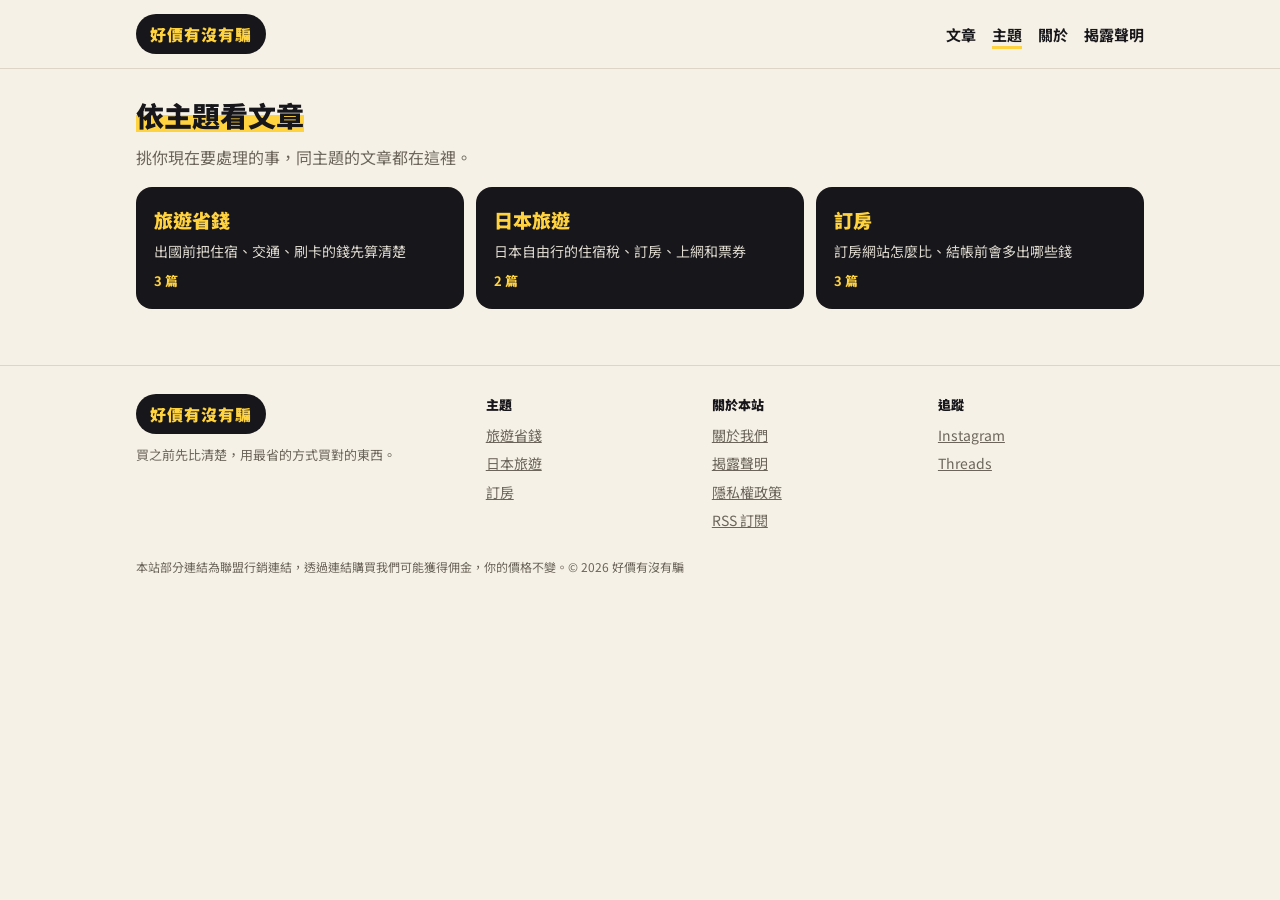
==== topics/index.html @ 5605aa03 "Add topic pages" ====
<!doctype html>
<html lang="zh-Hant-TW">
<head>
<meta charset="utf-8">
<meta name="viewport" content="width=device-width, initial-scale=1">
<title>主題｜好價有沒有騙</title>
<meta name="description" content="好價有沒有騙的文章主題：旅遊省錢、日本旅遊、訂房。">
<link rel="canonical" href="https://dealcheckfree.com/topics/">
<meta name="theme-color" content="#F6F1E6">
<link rel="icon" href="/favicon.svg" type="image/svg+xml">
<link rel="icon" href="/favicon-32.png" sizes="32x32" type="image/png">
<link rel="apple-touch-icon" href="/apple-touch-icon.png">
<link rel="alternate" type="application/atom+xml" title="好價有沒有騙" href="/feed.xml">
<meta property="og:site_name" content="好價有沒有騙">
<meta property="og:locale" content="zh_TW">
<meta property="og:title" content="主題｜好價有沒有騙">
<meta property="og:description" content="好價有沒有騙的文章主題：旅遊省錢、日本旅遊、訂房。">
<meta property="og:type" content="website">
<meta property="og:url" content="https://dealcheckfree.com/topics/">
<meta property="og:image" content="https://dealcheckfree.com/og-default.png">
<meta property="og:image:width" content="1200">
<meta property="og:image:height" content="630">
<meta name="twitter:card" content="summary_large_image">
<link rel="preconnect" href="https://fonts.googleapis.com">
<link rel="preconnect" href="https://fonts.gstatic.com" crossorigin>
<link href="https://fonts.googleapis.com/css2?family=Noto+Sans+TC:wght@400;700;900&display=swap" rel="stylesheet">
<link rel="stylesheet" href="/style.css">

<meta name="google-site-verification" content="lmy5mPurRWhFRwTcVyd6ML9A5QgmqC82JgQiG5xG260" />
<script>var ConverlyCustomData = {channelId: null};</script>
<script async defer src="https://cdn.adotone.com/production/adlinks/8eae55c4c9de330d0c8623b0dcb631aaa679a3553e401bb2883bb3076e9ee837.js"></script>
</head>
<body id="top">
<a class="skip" href="#main">跳到內容</a>
<header class="site"><div class="wrap wide">
  <a class="brand" href="/">好價有沒有騙</a>
  <nav aria-label="主選單"><a href="/">文章</a><a href="/topics/" aria-current="page">主題</a><a href="/about.html">關於</a><a href="/disclosure.html">揭露聲明</a></nav>
</div></header>
<main id="main"><div class="wrap wide">
<section class="hero"><h1><span>依主題看文章</span></h1><p>挑你現在要處理的事，同主題的文章都在這裡。</p></section>
<div class="topics-grid"><a class="topic-card" href="/topics/travel-savings.html"><b>旅遊省錢</b><span>出國前把住宿、交通、刷卡的錢先算清楚</span><em>3 篇</em></a><a class="topic-card" href="/topics/japan-travel.html"><b>日本旅遊</b><span>日本自由行的住宿稅、訂房、上網和票券</span><em>2 篇</em></a><a class="topic-card" href="/topics/hotel-booking.html"><b>訂房</b><span>訂房網站怎麼比、結帳前會多出哪些錢</span><em>3 篇</em></a></div>
</div></main>
<footer class="site"><div class="wrap wide">
  <div class="foot-grid">
    <div><a class="brand" href="/">好價有沒有騙</a><p>買之前先比清楚，用最省的方式買對的東西。</p></div>
    <div><h2>主題</h2><ul><li><a href="/topics/travel-savings.html">旅遊省錢</a></li><li><a href="/topics/japan-travel.html">日本旅遊</a></li><li><a href="/topics/hotel-booking.html">訂房</a></li></ul></div>
    <div><h2>關於本站</h2><ul><li><a href="/about.html">關於我們</a></li><li><a href="/disclosure.html">揭露聲明</a></li><li><a href="/privacy.html">隱私權政策</a></li><li><a href="/feed.xml">RSS 訂閱</a></li></ul></div>
    <div><h2>追蹤</h2><ul><li><a href="https://www.instagram.com/dealcheck.tw/" target="_blank" rel="noopener">Instagram</a></li><li><a href="https://www.threads.net/@dealcheck.tw" target="_blank" rel="noopener">Threads</a></li></ul></div>
  </div>
  <p class="fine">本站部分連結為聯盟行銷連結，透過連結購買我們可能獲得佣金，你的價格不變。© 2026 好價有沒有騙</p>
</div></footer>
<a class="totop" href="#top" aria-label="回到頂端">↑</a>
<script>(function(){var t=document.querySelector('.totop');function f(){t.classList.toggle('show',window.scrollY>600)}window.addEventListener('scroll',f,{passive:true});f()})()</script>
</body>
</html>
---- style.css ----
:root{--paper:#F6F1E6;--card:#FFFFFF;--ink:#17161A;--muted:#6B655B;--line:#DDD5C5;--yellow:#FFD23F;--yellow-soft:#FFF1B8;--link:#1C5FD1}
*{box-sizing:border-box;margin:0;padding:0}
html{-webkit-text-size-adjust:100%;scroll-behavior:smooth}
body{background:var(--paper);color:var(--ink);font-family:'Noto Sans TC',system-ui,-apple-system,'PingFang TC','Microsoft JhengHei',sans-serif;line-height:1.75;font-size:17px}
a{color:var(--link)}
:focus-visible{outline:3px solid var(--link);outline-offset:2px}
.skip{position:absolute;left:-9999px;top:8px;background:#fff;padding:6px 12px;border-radius:8px;z-index:20}
.skip:focus{left:16px}
.wrap{max-width:720px;margin:0 auto;padding:0 16px}
.wrap.wide{max-width:1040px}

/* 頁首 */
header.site{border-bottom:1px solid var(--line);background:var(--paper)}
header.site .wrap{display:flex;align-items:center;justify-content:space-between;gap:10px 16px;padding-top:14px;padding-bottom:14px;flex-wrap:wrap}
.brand{display:inline-block;background:var(--ink);color:var(--yellow);font-weight:900;letter-spacing:1px;padding:6px 14px;border-radius:999px;text-decoration:none;font-size:16px;white-space:nowrap}
header.site nav a{color:var(--ink);text-decoration:none;font-weight:700;font-size:15px;margin-left:16px}
header.site nav a:first-child{margin-left:0}
header.site nav a:hover,header.site nav a[aria-current="page"]{text-decoration:underline;text-decoration-color:var(--yellow);text-decoration-thickness:3px;text-underline-offset:5px}
main{padding:28px 0 56px}

/* 首頁、主題頁 */
.hero h1{font-size:28px;line-height:1.35;font-weight:900}
.hero h1 span{background:linear-gradient(transparent 50%,var(--yellow) 50%,var(--yellow) 92%,transparent 92%)}
.hero p{color:var(--muted);margin-top:8px;font-size:16px}
.sec-h{font-size:20px;font-weight:900;margin:36px 0 12px}
.topics-grid{display:grid;grid-template-columns:repeat(3,1fr);gap:12px;margin-top:16px}
.topic-card{display:flex;flex-direction:column;background:var(--ink);color:var(--paper);border-radius:16px;padding:16px 18px;text-decoration:none;min-height:116px}
.topic-card b{color:var(--yellow);font-size:19px;font-weight:900}
.topic-card span{font-size:14px;line-height:1.6;opacity:.9;margin-top:4px}
.topic-card em{font-style:normal;font-size:13px;font-weight:700;margin-top:auto;padding-top:8px;color:var(--yellow)}
.topic-card:hover{transform:translateY(-2px);transition:transform .15s}
.cards{list-style:none;display:grid;grid-template-columns:repeat(2,1fr);gap:16px;margin-top:16px}
.card{background:var(--card);border:1px solid var(--line);border-radius:16px;overflow:hidden;display:flex;flex-direction:column}
.card .in{padding:14px 16px 16px;display:flex;flex-direction:column;flex:1}
.card a.t{color:var(--ink);text-decoration:none;font-weight:900;font-size:18px;line-height:1.45;display:block;margin-top:8px}
.card a.t:hover{text-decoration:underline}
.card .d{color:var(--muted);font-size:14px;margin-top:6px;line-height:1.65}
.card .meta{color:var(--muted);font-size:13px;margin-top:auto;padding-top:10px}
.tags{display:flex;flex-wrap:wrap;gap:6px}
.tag{font-size:12px;font-weight:700;background:var(--yellow-soft);color:#4A4430;border-radius:999px;padding:2px 10px;text-decoration:none;line-height:1.8}
.tag:hover{background:var(--yellow)}

/* 文章 */
.crumbs{font-size:13px;color:var(--muted);margin-bottom:12px}
.crumbs a{color:var(--muted)}
article h1{font-size:28px;line-height:1.4;font-weight:900}
article .meta{color:var(--muted);font-size:14px;margin:8px 0}
.disclose{background:#FFF8D6;border:1px solid #F0DB7A;border-radius:12px;padding:10px 14px;font-size:13px;color:#4A4430;margin:16px 0 20px;line-height:1.7}
.toc{background:var(--card);border:1px solid var(--line);border-radius:12px;padding:12px 18px;margin:20px 0;font-size:15px}
.toc summary{cursor:pointer;font-weight:900;list-style:none}
.toc summary::-webkit-details-marker{display:none}
.toc summary::after{content:" ▾";color:var(--muted)}
.toc[open] summary::after{content:" ▴"}
.toc ul{list-style:none;margin-top:8px}
.toc li{margin:4px 0}
.toc a{color:var(--ink)}
.body h2{font-size:22px;line-height:1.45;margin:36px 0 12px;font-weight:900;scroll-margin-top:16px}
.body h3{font-size:18px;margin:26px 0 8px;font-weight:700}
.body p{margin:12px 0}
.body ul,.body ol{margin:12px 0 12px 1.4em}
.body li{margin:6px 0}
.body strong{background:linear-gradient(transparent 60%,var(--yellow) 60%)}
.body .tbl{margin:16px 0}
.body table{width:100%;border-collapse:collapse;font-size:15px;background:var(--card)}
.body th,.body td{border-bottom:1px solid var(--line);padding:10px 12px;text-align:left;vertical-align:top}
.body th{background:#EFE8D8;font-weight:700;white-space:nowrap}
.tbl-hint{display:none;font-size:12px;color:var(--muted);margin:12px 0 -8px}
.body blockquote{border-left:4px solid var(--yellow);padding:4px 0 4px 14px;color:#3D3A33;margin:16px 0}
.body hr{border:none;border-top:1px solid var(--line);margin:28px 0}
.body .sources{font-size:14px;color:var(--muted)}
.body img{display:block;max-width:100%;height:auto;margin:16px auto 6px;border:1px solid var(--line);border-radius:10px;background:#fff}
.body .cap{font-size:13px;color:var(--muted);text-align:center;margin:0 0 18px}
.method{margin-top:32px;background:var(--card);border:1px solid var(--line);border-radius:12px;padding:14px 16px;font-size:14px;color:#3D3A33}
.share{margin-top:24px;display:flex;flex-wrap:wrap;gap:8px;align-items:center;font-size:14px}
.share span{font-weight:700}
.share a,.share button{font:inherit;font-size:14px;font-weight:700;border:1.5px solid var(--ink);background:var(--card);color:var(--ink);border-radius:999px;padding:5px 14px;text-decoration:none;cursor:pointer;line-height:1.6}
.share a:hover,.share button:hover{background:var(--yellow)}
.pn{display:grid;grid-template-columns:1fr 1fr;gap:12px;margin-top:24px}
.pn a{display:block;background:var(--card);border:1px solid var(--line);border-radius:12px;padding:12px 14px;text-decoration:none;color:var(--ink);font-size:14px;font-weight:700;line-height:1.55}
.pn a:hover{border-color:var(--ink)}
.pn small{display:block;color:var(--muted);font-size:12px;font-weight:400;margin-bottom:4px}
.pn .next{text-align:right}
.related{margin-top:32px}
.related h2{font-size:20px;font-weight:900}
.related .cards{grid-template-columns:1fr 1fr}
.related .card .d{display:none}

/* 頁尾 */
footer.site{border-top:1px solid var(--line);color:var(--muted);font-size:14px;padding:28px 0 40px}
.foot-grid{display:grid;grid-template-columns:1.6fr 1fr 1fr 1fr;gap:20px}
.foot-grid p{margin-top:10px;font-size:13px;line-height:1.7}
.foot-grid h2{font-size:13px;font-weight:900;color:var(--ink);margin-bottom:6px}
.foot-grid ul{list-style:none}
.foot-grid li{margin:4px 0}
footer.site a:not(.brand){color:var(--muted)}
.fine{margin-top:20px;font-size:12px;line-height:1.7}
.totop{position:fixed;right:16px;bottom:16px;width:44px;height:44px;border-radius:50%;background:var(--ink);color:var(--yellow);display:flex;align-items:center;justify-content:center;text-decoration:none;font-weight:900;font-size:20px;box-shadow:0 2px 10px rgba(0,0,0,.18);z-index:10;opacity:0;pointer-events:none;transition:opacity .2s}
.totop.show{opacity:.92;pointer-events:auto}

@media (max-width:820px){
  .topics-grid{grid-template-columns:1fr}
  .topic-card{min-height:0}
  .cards,.related .cards{grid-template-columns:1fr}
  .foot-grid{grid-template-columns:1fr 1fr}
  .foot-grid>div:first-child{grid-column:1/-1}
}
@media (max-width:600px){
  .body .tbl{overflow-x:auto;-webkit-overflow-scrolling:touch}
  .body .tbl.wide table{min-width:620px}
  .tbl-hint{display:block}
  .body th:first-child,.body td:first-child{min-width:6.5em}
  .pn{grid-template-columns:1fr}
  .pn .next{text-align:left}
  .totop{right:12px;bottom:12px;width:40px;height:40px;font-size:18px}
}
@media (max-width:480px){
  body{font-size:16px}
  .hero h1,article h1{font-size:24px}
  header.site nav a{margin-left:12px;font-size:14px}
}
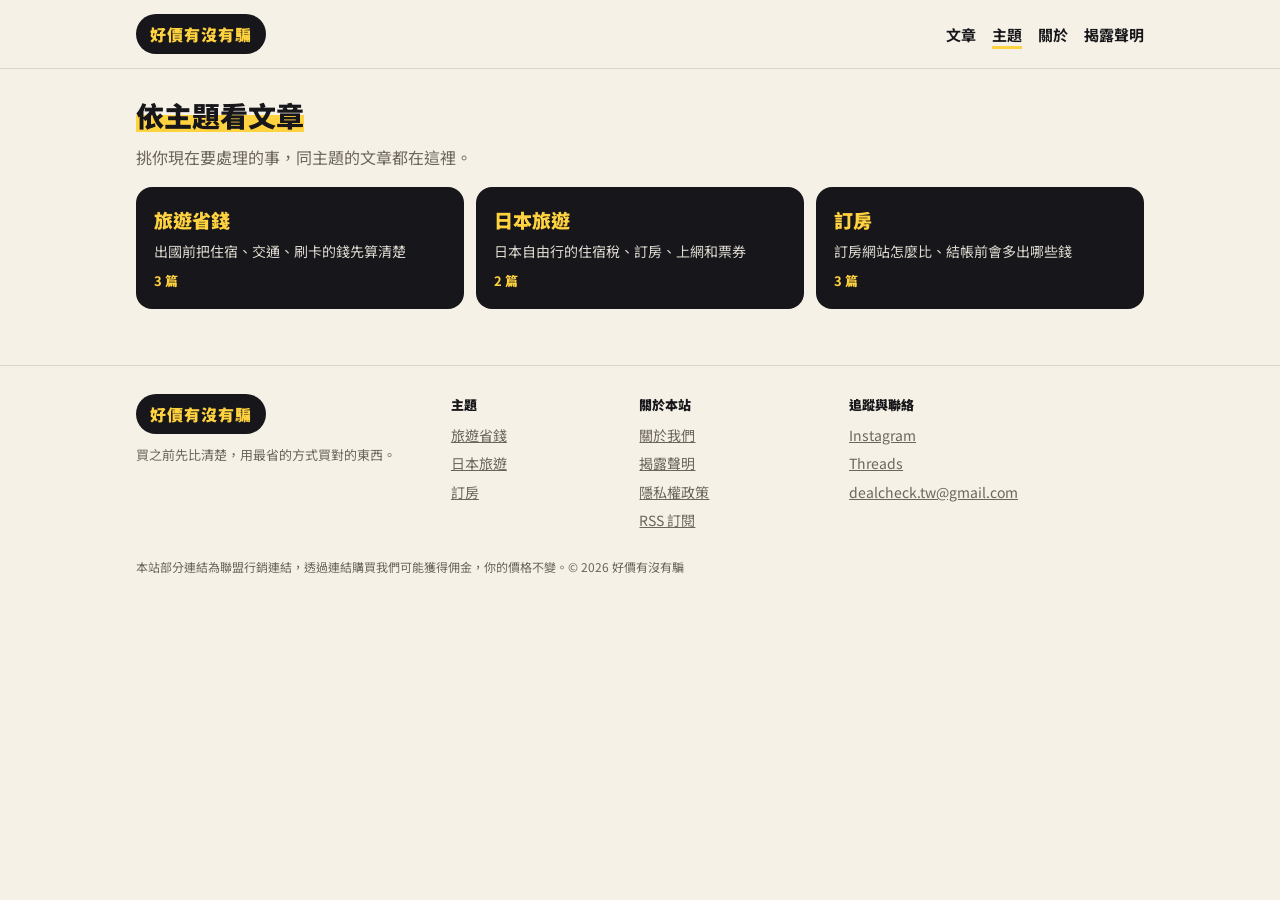
==== commit 19bb6183: "Topics: footer contact email" ====
--- a/topics/index.html
+++ b/topics/index.html
@@ -45,7 +45,7 @@
     <div><a class="brand" href="/">好價有沒有騙</a><p>買之前先比清楚，用最省的方式買對的東西。</p></div>
     <div><h2>主題</h2><ul><li><a href="/topics/travel-savings.html">旅遊省錢</a></li><li><a href="/topics/japan-travel.html">日本旅遊</a></li><li><a href="/topics/hotel-booking.html">訂房</a></li></ul></div>
     <div><h2>關於本站</h2><ul><li><a href="/about.html">關於我們</a></li><li><a href="/disclosure.html">揭露聲明</a></li><li><a href="/privacy.html">隱私權政策</a></li><li><a href="/feed.xml">RSS 訂閱</a></li></ul></div>
-    <div><h2>追蹤</h2><ul><li><a href="https://www.instagram.com/dealcheck.tw/" target="_blank" rel="noopener">Instagram</a></li><li><a href="https://www.threads.net/@dealcheck.tw" target="_blank" rel="noopener">Threads</a></li></ul></div>
+    <div><h2>追蹤與聯絡</h2><ul><li><a href="https://www.instagram.com/dealcheck.tw/" target="_blank" rel="noopener">Instagram</a></li><li><a href="https://www.threads.net/@dealcheck.tw" target="_blank" rel="noopener">Threads</a></li><li><a href="mailto:dealcheck.tw@gmail.com">dealcheck.tw@gmail.com</a></li></ul></div>
   </div>
   <p class="fine">本站部分連結為聯盟行銷連結，透過連結購買我們可能獲得佣金，你的價格不變。© 2026 好價有沒有騙</p>
 </div></footer>
--- a/style.css
+++ b/style.css
@@ -87,11 +87,11 @@
 
 /* 頁尾 */
 footer.site{border-top:1px solid var(--line);color:var(--muted);font-size:14px;padding:28px 0 40px}
-.foot-grid{display:grid;grid-template-columns:1.6fr 1fr 1fr 1fr;gap:20px}
+.foot-grid{display:grid;grid-template-columns:1.4fr .8fr .9fr 1.4fr;gap:20px}
 .foot-grid p{margin-top:10px;font-size:13px;line-height:1.7}
 .foot-grid h2{font-size:13px;font-weight:900;color:var(--ink);margin-bottom:6px}
 .foot-grid ul{list-style:none}
-.foot-grid li{margin:4px 0}
+.foot-grid li{margin:4px 0;overflow-wrap:anywhere}
 footer.site a:not(.brand){color:var(--muted)}
 .fine{margin-top:20px;font-size:12px;line-height:1.7}
 .totop{position:fixed;right:16px;bottom:16px;width:44px;height:44px;border-radius:50%;background:var(--ink);color:var(--yellow);display:flex;align-items:center;justify-content:center;text-decoration:none;font-weight:900;font-size:20px;box-shadow:0 2px 10px rgba(0,0,0,.18);z-index:10;opacity:0;pointer-events:none;transition:opacity .2s}
@@ -102,7 +102,7 @@
   .topic-card{min-height:0}
   .cards,.related .cards{grid-template-columns:1fr}
   .foot-grid{grid-template-columns:1fr 1fr}
-  .foot-grid>div:first-child{grid-column:1/-1}
+  .foot-grid>div:first-child,.foot-grid>div:last-child{grid-column:1/-1}
 }
 @media (max-width:600px){
   .body .tbl{overflow-x:auto;-webkit-overflow-scrolling:touch}
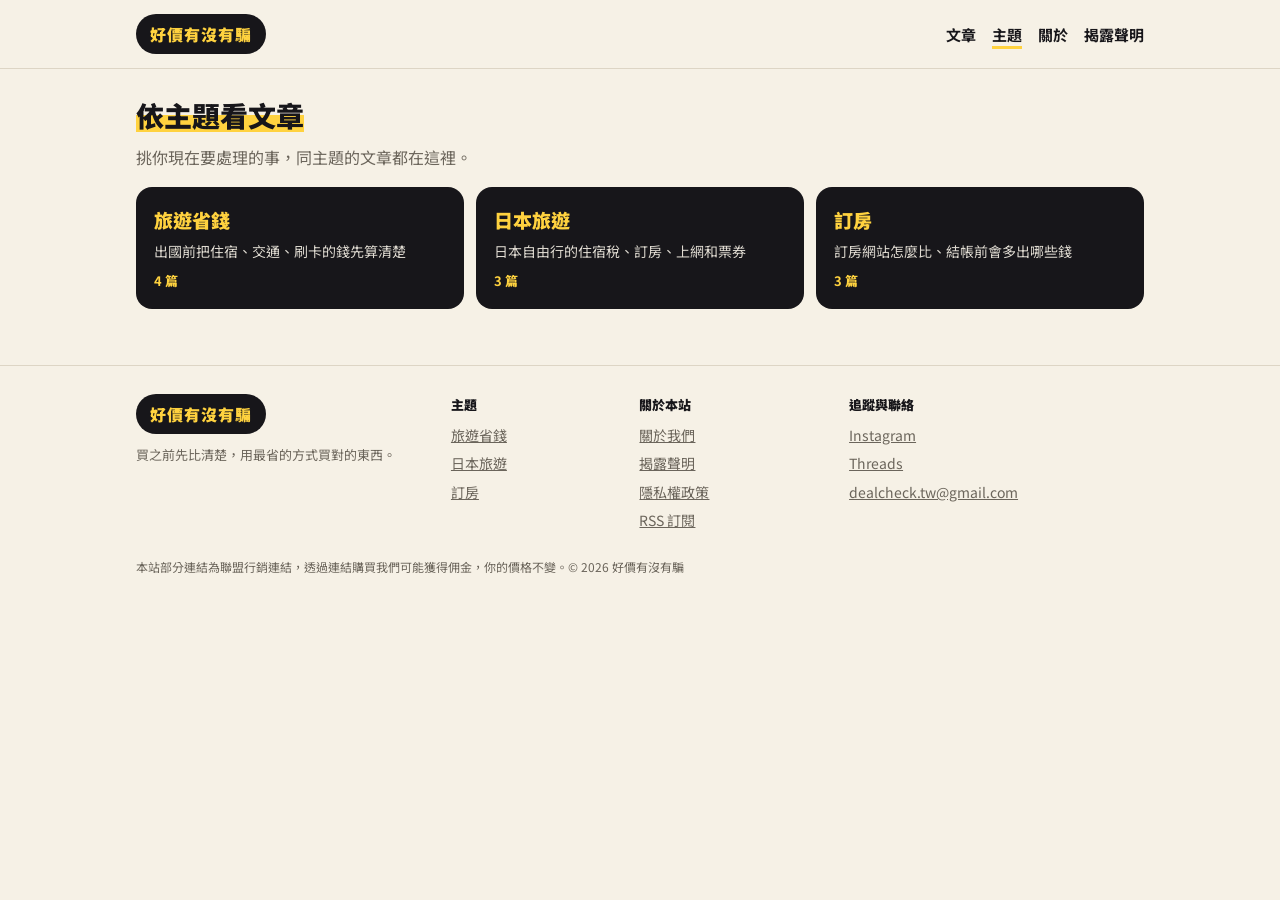
==== commit 1ae26e95: "Topics: add Japan internet post" ====
--- a/topics/index.html
+++ b/topics/index.html
@@ -29,6 +29,7 @@
 <meta name="google-site-verification" content="lmy5mPurRWhFRwTcVyd6ML9A5QgmqC82JgQiG5xG260" />
 <script>var ConverlyCustomData = {channelId: null};</script>
 <script async defer src="https://cdn.adotone.com/production/adlinks/8eae55c4c9de330d0c8623b0dcb631aaa679a3553e401bb2883bb3076e9ee837.js"></script>
+<!-- Cloudflare Web Analytics（手動安裝模式，11/19 開啟） --><script type='module' src='https://static.cloudflareinsights.com/beacon.min.js' data-cf-beacon='{"token": "0d7d8e84cd644265a7e5c0adb36c1299"}'></script><!-- End Cloudflare Web Analytics -->
 </head>
 <body id="top">
 <a class="skip" href="#main">跳到內容</a>
@@ -38,7 +39,7 @@
 </div></header>
 <main id="main"><div class="wrap wide">
 <section class="hero"><h1><span>依主題看文章</span></h1><p>挑你現在要處理的事，同主題的文章都在這裡。</p></section>
-<div class="topics-grid"><a class="topic-card" href="/topics/travel-savings.html"><b>旅遊省錢</b><span>出國前把住宿、交通、刷卡的錢先算清楚</span><em>3 篇</em></a><a class="topic-card" href="/topics/japan-travel.html"><b>日本旅遊</b><span>日本自由行的住宿稅、訂房、上網和票券</span><em>2 篇</em></a><a class="topic-card" href="/topics/hotel-booking.html"><b>訂房</b><span>訂房網站怎麼比、結帳前會多出哪些錢</span><em>3 篇</em></a></div>
+<div class="topics-grid"><a class="topic-card" href="/topics/travel-savings.html"><b>旅遊省錢</b><span>出國前把住宿、交通、刷卡的錢先算清楚</span><em>4 篇</em></a><a class="topic-card" href="/topics/japan-travel.html"><b>日本旅遊</b><span>日本自由行的住宿稅、訂房、上網和票券</span><em>3 篇</em></a><a class="topic-card" href="/topics/hotel-booking.html"><b>訂房</b><span>訂房網站怎麼比、結帳前會多出哪些錢</span><em>3 篇</em></a></div>
 </div></main>
 <footer class="site"><div class="wrap wide">
   <div class="foot-grid">
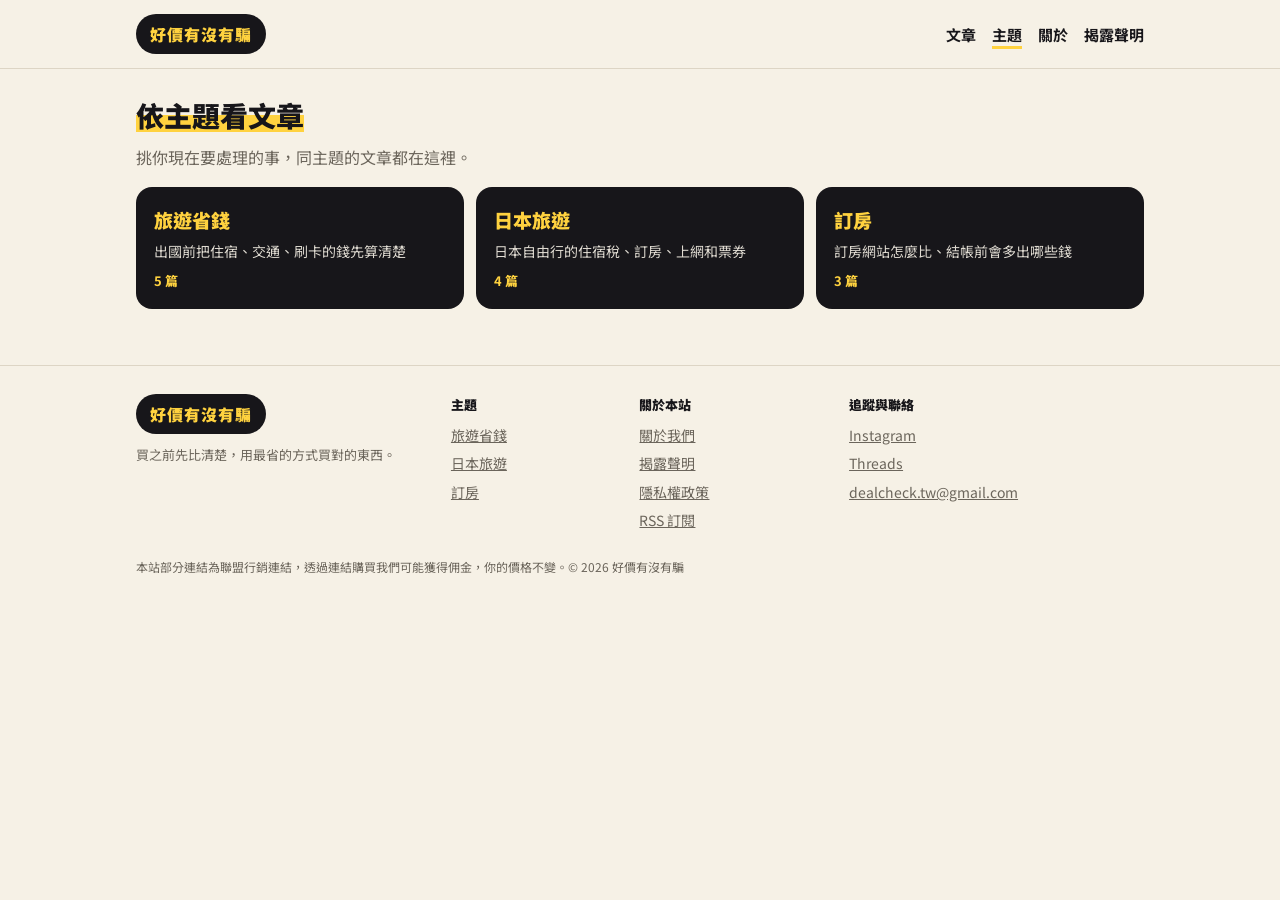
==== commit 19d7af5d: "主題頁加入文章 5" ====
--- a/topics/index.html
+++ b/topics/index.html
@@ -39,7 +39,7 @@
 </div></header>
 <main id="main"><div class="wrap wide">
 <section class="hero"><h1><span>依主題看文章</span></h1><p>挑你現在要處理的事，同主題的文章都在這裡。</p></section>
-<div class="topics-grid"><a class="topic-card" href="/topics/travel-savings.html"><b>旅遊省錢</b><span>出國前把住宿、交通、刷卡的錢先算清楚</span><em>4 篇</em></a><a class="topic-card" href="/topics/japan-travel.html"><b>日本旅遊</b><span>日本自由行的住宿稅、訂房、上網和票券</span><em>3 篇</em></a><a class="topic-card" href="/topics/hotel-booking.html"><b>訂房</b><span>訂房網站怎麼比、結帳前會多出哪些錢</span><em>3 篇</em></a></div>
+<div class="topics-grid"><a class="topic-card" href="/topics/travel-savings.html"><b>旅遊省錢</b><span>出國前把住宿、交通、刷卡的錢先算清楚</span><em>5 篇</em></a><a class="topic-card" href="/topics/japan-travel.html"><b>日本旅遊</b><span>日本自由行的住宿稅、訂房、上網和票券</span><em>4 篇</em></a><a class="topic-card" href="/topics/hotel-booking.html"><b>訂房</b><span>訂房網站怎麼比、結帳前會多出哪些錢</span><em>3 篇</em></a></div>
 </div></main>
 <footer class="site"><div class="wrap wide">
   <div class="foot-grid">
--- a/style.css
+++ b/style.css
@@ -84,6 +84,9 @@
 .related h2{font-size:20px;font-weight:900}
 .related .cards{grid-template-columns:1fr 1fr}
 .related .card .d{display:none}
+.adbox{margin-top:32px;text-align:center}
+.adlabel{font-size:12px;color:var(--muted);margin-bottom:6px}
+.adbox iframe{border:0;max-width:100%;background:var(--card);border-radius:8px}
 
 /* 頁尾 */
 footer.site{border-top:1px solid var(--line);color:var(--muted);font-size:14px;padding:28px 0 40px}
@@ -109,6 +112,8 @@
   .body .tbl.wide table{min-width:620px}
   .tbl-hint{display:block}
   .body th:first-child,.body td:first-child{min-width:6.5em}
+  .body .tbl.compact th,.body .tbl.compact td{padding:9px 7px;font-size:14px}
+  .body .tbl.compact th:first-child,.body .tbl.compact td:first-child{min-width:0}
   .pn{grid-template-columns:1fr}
   .pn .next{text-align:left}
   .totop{right:12px;bottom:12px;width:40px;height:40px;font-size:18px}
